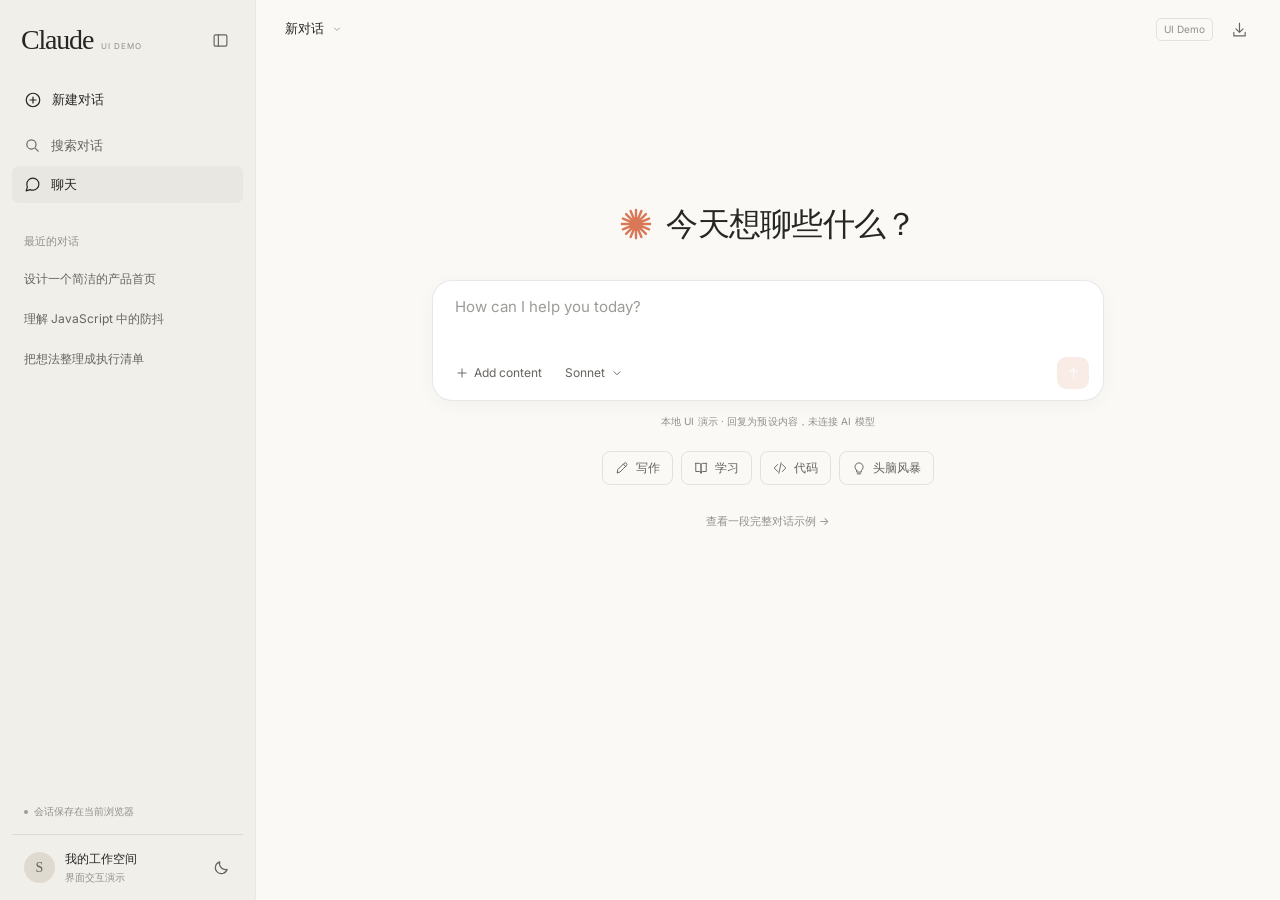
==== examples/claude-chat/standalone.html @ a217b553 "Add approved chat demo and reusable v3 design reference" ====
<!doctype html>
<html lang="zh-CN" data-theme="light">
<head><meta charset="utf-8"><meta name="viewport" content="width=device-width,initial-scale=1"><meta name="description" content="Claude 风格的完整聊天界面交互示例。会话、模型菜单、附件、思考过程、消息与深色主题。"><meta name="theme-color" content="#faf9f6"><title>Claude UI Demo</title><link rel="icon" href="[data-uri]"><style data-source="assets/fonts.css">
@font-face{font-family:Inter;font-style:normal;font-weight:400;font-display:swap;src:url('[data-uri]') format('truetype');}
@font-face{font-family:Inter;font-style:normal;font-weight:500;font-display:swap;src:url('[data-uri]') format('truetype');}
@font-face{font-family:Inter;font-style:normal;font-weight:600;font-display:swap;src:url('[data-uri]') format('truetype');}

</style><style data-source="assets/reference.css">
/* Claude web reference v2.0 · Figma 2026-10-14 / integration 2026-10-15
 * Source: MCP Apps for Claude Community UI kit v1.1.
 * Color values: visible canvas annotations, not Figma API values.
 * --ref-* sizes, spacing, layout and component aliases are recommendations.
 * Conflicting source annotations are quarantined in tokens.json.
 * No font binaries, Claude logos, production CSS or runtime SDK included.
 */
:root, [data-theme="light"] {
  color-scheme: light;
  --color-background-primary: #ffffff;
  --color-background-secondary: #f5f4ed;
  --color-background-tertiary: #faf9f5;
  --color-background-inverse: #141413;
  --color-background-ghost: rgb(255 255 255 / 0);
  --color-background-disabled: rgb(255 255 255 / .5);
  --color-text-primary: #141413;
  --color-text-secondary: #3d3d3a;
  --color-text-tertiary: #73726c;
  --color-text-inverse: #ffffff;
  --color-text-ghost: rgb(115 114 108 / .5);
  --color-text-info: #3266ad;
  --color-text-danger: #7f2c28;
  --color-text-success: #275b19;
  --color-text-warning: #5a4815;
  --color-border-primary: rgb(31 30 29 / .4);
  --color-border-secondary: rgb(31 30 29 / .3);
  --color-border-tertiary: rgb(31 30 29 / .15);
  --color-border-inverse: rgb(255 255 255 / .3);
  --color-border-ghost: rgb(31 30 29 / 0);
  --color-border-info: #4682d5;
  --color-border-danger: #a73339;
  --color-border-success: #437426;
  --color-border-warning: #805c1f;
  --color-border-disabled: rgb(31 30 29 / .1);
  --color-ring-primary: rgb(20 20 19 / .7);
  --color-ring-secondary: rgb(61 61 58 / .7);
  --color-ring-inverse: rgb(255 255 255 / .7);
  --color-ring-info: rgb(50 102 173 / .5);
  --color-ring-danger: rgb(167 61 57 / .5);
  --color-ring-success: rgb(67 116 38 / .5);
  --color-ring-warning: rgb(128 92 31 / .5);
}

[data-theme="dark"] {
  color-scheme: dark;
  --color-background-primary: #30302e;
  --color-background-secondary: #262624;
  --color-background-tertiary: #141413;
  --color-background-inverse: #faf9f5;
  --color-background-ghost: rgb(48 48 46 / 0);
  --color-background-disabled: rgb(48 48 46 / .5);
  --color-text-primary: #faf9f5;
  --color-text-secondary: #c2c0b6;
  --color-text-tertiary: #9c9a92;
  --color-text-inverse: #141413;
  --color-text-ghost: rgb(156 154 146 / .5);
  --color-text-info: #80aadd;
  --color-text-danger: #ee8884;
  --color-text-success: #7ab948;
  --color-text-warning: #d1a041;
  --color-border-primary: rgb(222 220 209 / .4);
  --color-border-secondary: rgb(222 220 209 / .3);
  --color-border-tertiary: rgb(222 220 209 / .15);
  --color-border-inverse: rgb(20 20 19 / .15);
  --color-border-ghost: rgb(222 220 209 / 0);
  --color-border-info: #4682d5;
  --color-border-danger: #cd5c58;
  --color-border-disabled: rgb(222 220 219 / .1);
  --color-ring-primary: rgb(250 249 245 / .7);
  --color-ring-inverse: rgb(20 20 19 / .7);
  --color-ring-info: rgb(128 170 221 / .5);
  --color-ring-danger: rgb(205 92 88 / .5);
  --color-ring-success: rgb(89 145 48 / .5);
  --color-ring-warning: rgb(168 120 41 / .5);
  --color-border-success: initial; /* unresolved source value */
  --color-border-warning: initial; /* unresolved source value */
  --color-ring-secondary: initial; /* unresolved source value */
}

/* Implementation recommendations below. */
:root {
  --font-sans: "Anthropic Sans", -apple-system, BlinkMacSystemFont, "Segoe UI", "PingFang SC", "Microsoft YaHei", sans-serif;
  --font-serif: "Anthropic Serif", Georgia, "Songti SC", serif;
  --font-mono: "JetBrains Mono", "SFMono-Regular", Consolas, monospace;
  --font-weight-normal: 400; --font-weight-medium: 500;
  --font-weight-semibold: 600; --font-weight-bold: 700;
  --ref-space-4: 4px;
  --ref-space-8: 8px;
  --ref-space-12: 12px;
  --ref-space-16: 16px;
  --ref-space-24: 24px;
  --ref-space-32: 32px;
  --ref-space-48: 48px;
  --ref-space-64: 64px;
  --ref-radius-xs: 4px;
  --ref-radius-sm: 6px;
  --ref-radius-md: 8px;
  --ref-radius-lg: 12px;
  --ref-radius-xl: 16px;
  --ref-radius-full: 9999px;
  --ref-text-xs-size: 12px; --ref-text-xs-leading: 18px;
  --ref-text-sm-size: 14px; --ref-text-sm-leading: 20px;
  --ref-text-md-size: 16px; --ref-text-md-leading: 24px;
  --ref-text-lg-size: 18px; --ref-text-lg-leading: 28px;
  --ref-heading-xs-size: 14px; --ref-heading-xs-leading: 20px;
  --ref-heading-sm-size: 16px; --ref-heading-sm-leading: 24px;
  --ref-heading-md-size: 18px; --ref-heading-md-leading: 26px;
  --ref-heading-lg-size: 20px; --ref-heading-lg-leading: 28px;
  --ref-heading-xl-size: 24px; --ref-heading-xl-leading: 32px;
  --ref-heading-2xl-size: 30px; --ref-heading-2xl-leading: 38px;
  --ref-heading-3xl-size: 36px; --ref-heading-3xl-leading: 44px;
  --ref-sidebar-width: 248px; --ref-rail-width: 56px;
  --ref-chat-max-width: 760px; --ref-workspace-max-width: 1120px;
  --ref-page-padding: 32px; --ref-control-height: 40px;
  --ref-shadow: 0 1px 3px rgb(20 20 19 / .08);
  --ref-motion: 120ms;
}
.claude-ref { font-family: var(--font-sans); color: var(--color-text-primary); background: var(--color-background-tertiary); line-height: 1.5; }
.claude-ref *, .claude-ref *::before, .claude-ref *::after { box-sizing: border-box; }
.cr-btn, .cr-icon-btn { display: inline-flex; align-items: center; justify-content: center; gap: 8px; min-height: 36px; padding: 7px 14px; border: 1px solid var(--color-border-tertiary); border-radius: var(--ref-radius-md); background: var(--color-background-primary); color: var(--color-text-primary); font: 500 14px/20px var(--font-sans); cursor: pointer; text-decoration: none; transition: background-color var(--ref-motion), border-color var(--ref-motion); }
.cr-btn--primary { background: var(--color-background-inverse); color: var(--color-text-inverse); border-color: transparent; }
.cr-btn--danger { background: #a73339; color: #fff; border-color: transparent; } /* recommendation derived from annotated border-danger; source danger-fill unresolved */
.cr-btn--small { min-height: 32px; padding: 5px 10px; }
.cr-icon-btn { width: 36px; padding: 7px; background: transparent; }
.cr-btn:hover:not(:disabled), .cr-icon-btn:hover:not(:disabled) { filter: brightness(.95); }
.cr-btn:disabled, .cr-icon-btn:disabled { opacity: .45; cursor: not-allowed; }
.cr-btn:focus-visible, .cr-icon-btn:focus-visible, .cr-input:focus-visible, .cr-textarea:focus-visible, .cr-nav-link:focus-visible { outline: 2px solid var(--color-ring-primary); outline-offset: 2px; }
.cr-input, .cr-textarea { display: block; width: 100%; min-height: var(--ref-control-height); padding: 9px 12px; border: 1px solid var(--color-border-tertiary); border-radius: var(--ref-radius-md); color: var(--color-text-primary); background: var(--color-background-primary); font: 400 16px/22px var(--font-sans); }
.cr-input::placeholder, .cr-textarea::placeholder { color: var(--color-text-tertiary); }
.cr-input:disabled, .cr-textarea:disabled { opacity: .45; cursor: not-allowed; }
.cr-input[aria-invalid="true"] { border-color: var(--color-border-danger); }
.cr-textarea { min-height: 120px; resize: vertical; }
.cr-field { display: grid; gap: 8px; }
.cr-field label { font-size: 14px; font-weight: 500; }
.cr-help { margin: 0; color: var(--color-text-secondary); font-size: 12px; }
.cr-error { color: var(--color-text-danger); }
.cr-check, .cr-radio { accent-color: var(--color-border-info); width: 16px; height: 16px; vertical-align: middle; }
.cr-switch { appearance: none; width: 36px; height: 20px; border-radius: 999px; border: 1px solid var(--color-border-secondary); background: var(--color-background-secondary); position: relative; vertical-align: middle; cursor: pointer; }
.cr-switch::before { content: ""; position: absolute; width: 14px; height: 14px; left: 2px; top: 2px; border-radius: 50%; background: var(--color-text-tertiary); transition: transform var(--ref-motion); }
.cr-switch:checked { background: var(--color-border-info); border-color: var(--color-border-info); }
.cr-switch:checked::before { background: #fff; transform: translateX(16px); }
.cr-switch:focus-visible, .cr-check:focus-visible, .cr-radio:focus-visible { outline: 2px solid var(--color-ring-info); outline-offset: 3px; }
.cr-switch:disabled, .cr-check:disabled, .cr-radio:disabled { opacity: .45; cursor: not-allowed; }
.cr-card { padding: 16px; background: var(--color-background-primary); border: 1px solid var(--color-border-tertiary); border-radius: var(--ref-radius-lg); }
.cr-card-header { display: flex; align-items: center; justify-content: space-between; gap: 12px; padding-bottom: 12px; margin-bottom: 16px; border-bottom: 1px solid var(--color-border-tertiary); font-size: 14px; font-weight: 500; }
.cr-nav { background: var(--color-background-secondary); padding: 12px; }
.cr-nav-link { display: flex; gap: 8px; align-items: center; padding: 8px 10px; border-radius: var(--ref-radius-sm); color: var(--color-text-secondary); text-decoration: none; font-size: 14px; }
.cr-nav-link[aria-current="page"], .cr-nav-link:hover { background: var(--color-background-primary); color: var(--color-text-primary); }
.cr-shell { display: grid; grid-template-columns: var(--ref-sidebar-width) minmax(0,1fr); min-height: 100dvh; }
.cr-main { min-width: 0; padding: var(--ref-page-padding); }
.cr-reading { max-width: var(--ref-chat-max-width); margin-inline: auto; }
.cr-workspace { max-width: var(--ref-workspace-max-width); margin-inline: auto; }
.cr-message { margin-block: 24px; font-size: 16px; line-height: 1.7; }
.cr-message--user { margin-left: auto; max-width: 85%; width: fit-content; padding: 10px 14px; background: var(--color-background-secondary); border-radius: var(--ref-radius-lg); font: 400 14px/22px var(--font-sans); }
.cr-message--assistant { font-family: var(--font-serif); }
.cr-composer { padding: 16px; border: 1px solid var(--color-border-tertiary); border-radius: var(--ref-radius-xl); background: var(--color-background-primary); box-shadow: var(--ref-shadow); }
.cr-composer textarea { width: 100%; min-height: 64px; border: none; background: transparent; resize: vertical; color: var(--color-text-primary); font: 400 16px/24px var(--font-sans); }
.cr-composer textarea:focus-visible { outline: 2px solid var(--color-ring-primary); outline-offset: 3px; border-radius: 4px; }
.cr-composer-actions { display: flex; justify-content: space-between; align-items: center; gap: 12px; margin-top: 12px; }
.cr-send { background: var(--ref-brand-accent); color: white; border-color: transparent; }
.cr-skeleton { height: 16px; background: var(--color-background-secondary); border-radius: 6px; }
@media (max-width: 900px) { .cr-shell { grid-template-columns: 1fr; } .cr-shell > .cr-nav { display: none; } /* Provide an accessible menu trigger in your app. */ }
@media (max-width: 640px) { .cr-main { padding: 16px; } .cr-btn, .cr-icon-btn { min-height: 44px; } .cr-icon-btn { width: 44px; } .cr-message--user { max-width: 92%; } }
@media (prefers-reduced-motion: reduce) { .claude-ref *, .claude-ref *::before { transition: none !important; animation: none !important; } }

/* v2 additions. Values below are project recommendations unless marked upstream.
 * Upstream: Caho1/open-claude-ui @ f4947c62a459f6413ed44b289a8d495962add1a2.
 * Existing --color-* annotations and quarantine are preserved.
 */
:root, [data-theme="light"] {
  --ref-accent-decorative: #d97757; /* upstream_code: cds-theme.css */
  --ref-accent-readable: #a64b32;
  --ref-on-accent-readable: #fff;
  --ref-brand-accent: var(--ref-accent-readable);
  --ref-shadow-rest: 0 1px 3px rgb(20 20 19 / .08);
  --ref-shadow-raised: 0 2px 4px rgb(20 20 19 / .05), 0 6px 16px rgb(20 20 19 / .08);
  --ref-shadow-popover: 0 8px 24px rgb(20 20 19 / .12), 0 0 0 1px var(--color-border-tertiary);
  --ref-shadow: var(--ref-shadow-rest);
}
[data-theme="dark"] {
  --ref-accent-readable: #df9c82;
  --ref-on-accent-readable: #141413;
  --ref-brand-accent: var(--ref-accent-readable);
  --ref-shadow-rest: 0 1px 3px rgb(0 0 0 / .24);
  --ref-shadow-raised: 0 2px 4px rgb(0 0 0 / .2), 0 6px 16px rgb(0 0 0 / .3);
  --ref-shadow-popover: 0 8px 24px rgb(0 0 0 / .4), 0 0 0 1px var(--color-border-tertiary);
  --ref-shadow: var(--ref-shadow-rest);
}
:root, [data-density="comfortable"] {
  --ref-button-height: 36px;
  --ref-button-small-height: 32px;
  --ref-control-height: 40px;
  --ref-control-gap: 8px;
  --ref-card-padding: 16px;
  --ref-composer-padding: 16px;
  --ref-page-padding: 32px;
  --ref-ui-size: 14px;
}
[data-density="compact"] {
  --ref-button-height: 32px;
  --ref-button-small-height: 28px;
  --ref-control-height: 36px;
  --ref-control-gap: 6px;
  --ref-card-padding: 14px;
  --ref-composer-padding: 14px;
  --ref-page-padding: 24px;
  --ref-ui-size: 13px;
}
:root {
  --ref-space-2: 2px; --ref-space-6: 6px; --ref-space-10: 10px;
  --ref-space-14: 14px; --ref-space-20: 20px;
  --ref-radius-control: 8px;
  --ref-radius-attachment: 10px;
  --ref-radius-card: 12px;
  --ref-radius-code: 12px;
  --ref-radius-dialog: 16px;
  --ref-radius-message: 18px;
  --ref-radius-composer: 20px;
  --ref-motion-fast: 120ms;
  --ref-motion-standard: 180ms;
  --ref-motion-panel: 240ms;
  --ref-ease-out: cubic-bezier(.16, 1, .3, 1);
}
.cr-btn, .cr-icon-btn {
  min-height: var(--ref-button-height);
  gap: var(--ref-control-gap);
  padding-block: 4px;
  border-radius: var(--ref-radius-control);
  font-size: var(--ref-ui-size);
  transition: background-color var(--ref-motion-fast) var(--ref-ease-out), border-color var(--ref-motion-fast) var(--ref-ease-out);
}
.cr-btn--small { min-height: var(--ref-button-small-height); padding: 2px 10px; }
.claude-ref [hidden] { display:none !important; }
.cr-btn--micro { min-height: 24px; padding: 2px 8px; font-size: 12px; line-height: 18px; border-radius: 6px; }
.cr-btn--secondary { border-color: transparent; background: var(--color-background-secondary); }
.cr-btn--ghost { border-color: transparent; background: transparent; }
.cr-btn--ghost:hover:not(:disabled) { background: var(--color-background-secondary); }
.cr-btn--accent, .cr-send { background: var(--ref-accent-readable); color: var(--ref-on-accent-readable); border-color: transparent; }
.cr-icon-btn { width: var(--ref-button-height); padding: 4px; }
.cr-input { height: var(--ref-control-height); min-height: var(--ref-control-height); padding-block: 4px; }
.cr-card { border-radius: var(--ref-radius-card); padding: var(--ref-card-padding); }
.cr-composer { border-radius: var(--ref-radius-composer); padding: var(--ref-composer-padding); }
.cr-composer:focus-within { border-color: var(--color-border-secondary); box-shadow: var(--ref-shadow-rest); }
.cr-message--user { border-radius: var(--ref-radius-message); }
.cr-number { font-variant-numeric: tabular-nums; }
.cr-toolbar-container { container-type: inline-size; container-name: cr-toolbar; }
.cr-toolbar { display:flex; align-items:center; gap:var(--ref-control-gap); min-width:0; flex-wrap:wrap; }
.cr-toolbar-title { min-width:0; flex:1 1 120px; overflow-wrap:anywhere; }
.cr-toolbar kbd { font: 12px var(--font-mono); color: var(--color-text-secondary); }
@container cr-toolbar (max-width: 480px) { .cr-toolbar .cr-optional-shortcut { display:none; } }
@container cr-toolbar (max-width: 384px) {
  .cr-toolbar { gap:6px; }
  .cr-toolbar .cr-toolbar-title { flex-basis:100%; }
  .cr-toolbar .cr-btn { flex:1 1 auto; }
}
.cr-dialog { box-sizing:border-box; width:min(440px, calc(100% - 32px)); max-height:calc(100dvh - 32px); overflow:auto; color:var(--color-text-primary); background:var(--color-background-primary); border:1px solid var(--color-border-tertiary); padding:24px; border-radius:var(--ref-radius-dialog); box-shadow:var(--ref-shadow-popover); }
.cr-dialog::backdrop { background:rgb(20 20 19 / .45); }
.cr-dialog-actions { display:flex; gap:8px; justify-content:flex-end; margin-top:24px; }
.cr-dialog h2 { margin:0 0 12px; font:600 20px/28px var(--font-sans); }
.cr-dialog p { font-size:14px; line-height:1.7; }
.cr-field-error { font-size:12px; color:var(--color-text-danger); }
.cr-roving { display:flex; gap:8px; flex-wrap:wrap; }
.cr-roving [aria-pressed="true"] { background:var(--color-background-inverse); color:var(--color-text-inverse); }
@media (max-width:640px), (pointer:coarse) {
  .cr-btn, .cr-btn--small, .cr-btn--micro, .cr-icon-btn { min-height:44px; }
  .cr-icon-btn { width:44px; }
  .cr-input { min-height:44px; }
  .cr-main { padding:16px; }
}
@media (prefers-reduced-motion:reduce) {
  :root { --ref-motion-fast:0ms; --ref-motion-standard:0ms; --ref-motion-panel:0ms; }
  html { scroll-behavior:auto !important; }
  .claude-ref *, .claude-ref *::before, .claude-ref *::after { animation:none !important; transition:none !important; scroll-behavior:auto !important; }
}

</style><style data-source="assets/chat.css">
:root{--canvas:#faf9f6;--sidebar:#f0efea;--surface:#fff;--hover:#e8e7e2;--selected:#e4e3dd;--ink:#262624;--secondary:#66645f;--muted:#92908a;--border:rgba(25,25,23,.10);--strong-border:rgba(25,25,23,.18);--clay:#d97757;--clay-hover:#c86647;--user:#f0f1f5;--width:256px;--shadow:0 4px 20px rgba(0,0,0,.035),inset 0 0 0 1px var(--border);--popover-shadow:0 10px 28px #00000013,0 0 0 1px #0000000b;--font:Inter,-apple-system,BlinkMacSystemFont,"Segoe UI","PingFang SC","Microsoft YaHei",sans-serif}
[data-theme=dark]{--canvas:#262624;--sidebar:#1f1f1d;--surface:#30302e;--hover:#363633;--selected:#3a3a36;--ink:#e9e8e2;--secondary:#b4b2aa;--muted:#88877f;--border:rgba(255,255,245,.10);--strong-border:rgba(255,255,245,.19);--user:#383936;--shadow:0 4px 20px #00000016,inset 0 0 0 1px var(--border);--popover-shadow:0 10px 30px #0005,0 0 0 1px #ffffff13}
*{box-sizing:border-box}body{margin:0;background:var(--canvas);color:var(--ink);font:14px/1.5 var(--font);-webkit-font-smoothing:antialiased}button,input,textarea{font:inherit}button{color:inherit;cursor:pointer;border:0}button:disabled{cursor:default}a{color:inherit;text-decoration:none}p,h1,h2,h3{margin:0}button:focus-visible,a:focus-visible{outline:2px solid var(--clay);outline-offset:3px}input:focus-visible,textarea:focus-visible{outline:0}svg{width:18px;height:18px;fill:none;stroke:currentColor;stroke-width:1.65;stroke-linecap:round;stroke-linejoin:round;display:block;flex-shrink:0}::selection{background:#d9775733}.sr-only{position:absolute;width:1px;height:1px;overflow:hidden;clip:rect(0,0,0,0)}.skip{position:fixed;left:270px;top:-60px;z-index:99;padding:10px;background:var(--surface);border:1px solid var(--border)}.skip:focus{top:8px}[hidden]{display:none!important}.app{display:grid;grid-template-columns:var(--width) minmax(0,1fr);min-height:100dvh;transition:grid-template-columns 180ms ease}.sidebar{height:100dvh;position:sticky;top:0;display:flex;flex-direction:column;min-width:0;overflow:hidden;background:var(--sidebar);padding:21px 12px 14px;border-right:1px solid rgba(0,0,0,.025)}.sidebar-brand{display:flex;align-items:center;justify-content:space-between;padding:0 7px 0 9px;height:38px;margin-bottom:22px}.wordmark{font:28px/1.1 Georgia,"Times New Roman",serif;letter-spacing:-1.2px;background:none;display:flex;align-items:baseline;gap:8px;padding:0}.wordmark>span{font:8px var(--font);letter-spacing:.9px;color:var(--muted)}.icon-btn{display:inline-flex;align-items:center;justify-content:center;width:32px;height:32px;border-radius:8px;background:transparent;color:var(--secondary);flex-shrink:0}.icon-btn:hover{background:var(--hover);color:var(--ink)}.icon-btn svg{width:17px;height:17px}.new-chat,.nav-item{display:flex;align-items:center;gap:10px;width:100%;height:37px;border-radius:7px;background:transparent;padding:0 12px;text-align:left;font-size:13px}.new-chat{margin-bottom:9px;font-weight:500}.new-chat>svg{color:var(--clay);width:19px;height:19px}.nav-item{color:var(--secondary);margin-bottom:2px}.new-chat:hover,.nav-item:hover,.nav-item.active{background:var(--hover)}.nav-item.active{color:var(--ink)}.nav-item svg{width:17px;height:17px}.new-chat kbd,.nav-item kbd{font:10px var(--font);margin-left:auto;color:var(--muted);opacity:0;transition:opacity 120ms}.new-chat:hover kbd,.nav-item:hover kbd{opacity:1}.history-label{font-size:11px;color:var(--muted);padding:0 12px;margin:28px 0 10px;font-weight:500}.history{display:flex;flex-direction:column;gap:2px;overflow:auto;min-height:0}.history-item{display:block;text-align:left;background:transparent;color:var(--secondary);font-size:12px;line-height:1.5;padding:10px 12px;width:100%;white-space:nowrap;overflow:hidden;text-overflow:ellipsis;border-radius:6px}.history-item:hover{background:var(--hover);color:var(--ink)}.history-item.selected{background:var(--selected);color:var(--ink)}.history-empty{padding:9px 12px;color:var(--muted);font-size:12px}.sidebar-bottom{margin-top:auto;padding-top:28px}.local-hint{font-size:10px;color:var(--muted);display:flex;align-items:center;gap:6px;padding:0 12px 15px}.local-hint>span{width:4px;height:4px;border-radius:50%;background:#9c9c91}.account-row{border-top:1px solid var(--border);padding:14px 6px 0;display:flex;gap:8px;align-items:center}.account{display:flex;gap:10px;align-items:center;background:transparent;text-align:left;flex:1;min-width:0}.avatar{display:grid;place-items:center;width:31px;height:31px;border-radius:50%;background:#dedad0;color:#686358;font:14px Georgia,serif;flex-shrink:0}.account strong{display:block;font-size:12px;font-weight:500}.account small{display:block;font-size:10px;color:var(--muted);margin-top:2px}.workspace{min-width:0}.topbar{height:58px;display:flex;align-items:center;justify-content:space-between;padding:0 25px;gap:14px;position:sticky;top:0;z-index:8;background:var(--canvas)}.topbar-left,.topbar-right{display:flex;align-items:center;gap:10px;min-width:0}.thread-title{display:flex;align-items:center;gap:7px;background:transparent;font-size:13px;font-weight:500;max-width:420px;white-space:nowrap;overflow:hidden;text-overflow:ellipsis;padding:6px 4px;border-radius:6px}.thread-title svg{width:12px;height:12px;color:var(--muted)}.thread-title:hover{background:var(--hover)}.demo-badge{font-size:10px;color:var(--muted);padding:3px 7px;border:1px solid var(--border);border-radius:5px}.open-sidebar,.nav-scrim{display:none}main:focus{outline:none}.welcome{max-width:736px;margin:0 auto;padding:clamp(90px,16vh,170px) 32px 50px}.welcome-title{display:flex;align-items:center;justify-content:center;gap:13px;margin-bottom:35px}.welcome-title>svg{width:34px;height:34px;color:var(--clay);stroke-width:1.7}.welcome-title h1{font:400 32px/1.35 var(--font);letter-spacing:-.7px}.composer{position:relative;border-radius:20px;background:var(--surface);padding:15px 15px 12px;box-shadow:var(--shadow);transition:box-shadow 160ms ease}.composer:hover{box-shadow:0 4px 24px rgba(0,0,0,.05),inset 0 0 0 1px var(--strong-border)}.composer:focus-within{box-shadow:0 4px 24px rgba(0,0,0,.055),inset 0 0 0 1px var(--strong-border),0 0 0 1px var(--strong-border)}.composer textarea{display:block;resize:none;border:0;background:transparent;color:var(--ink);width:100%;min-height:52px;max-height:260px;font:400 15px/21px var(--font);padding:1px 8px 5px}.composer textarea::placeholder{color:#9c9b97}.composer-footer{display:flex;align-items:center;justify-content:space-between;gap:10px;margin-top:10px}.composer-left{display:flex;align-items:center;gap:7px;min-width:0}.composer-action{height:30px;display:flex;align-items:center;justify-content:center;gap:5px;padding:0 8px;background:transparent;color:var(--secondary);border-radius:6px;font-size:12px;white-space:nowrap}.composer-action:hover{background:var(--hover);color:var(--ink)}.composer-action svg{width:14px;height:14px}.composer-action .down{width:11px;height:11px;color:var(--muted)}.send-btn{width:32px;height:32px;display:grid;place-items:center;background:var(--clay);color:white;border-radius:9px;transition:transform 120ms,background 120ms;flex-shrink:0}.send-btn:hover{background:var(--clay-hover)}.send-btn:active{transform:scale(.95)}.send-btn:disabled{background:#d9775726;color:#fff9;cursor:default}.send-btn svg{width:17px;height:17px;stroke-width:2}.composer-note{font-size:10px;color:var(--muted);margin-top:13px;text-align:center;letter-spacing:.1px}.suggestions{display:flex;justify-content:center;gap:8px;flex-wrap:wrap;margin-top:22px}.suggestion{display:flex;align-items:center;gap:7px;font-size:12px;background:transparent;border:1px solid var(--border);border-radius:8px;height:34px;padding:0 12px;color:var(--secondary);transition:background 120ms,border-color 120ms}.suggestion:hover{background:var(--surface);border-color:var(--strong-border);color:var(--ink)}.suggestion svg{width:14px;height:14px}.home-example{display:block;width:fit-content;margin:27px auto 0;background:transparent;color:var(--muted);font-size:11px}.home-example:hover{color:var(--clay)}.popover-anchor{position:relative}.popover{position:absolute;bottom:39px;left:0;z-index:15;width:288px;padding:6px;border-radius:12px;background:var(--surface);box-shadow:var(--popover-shadow);border:1px solid var(--border)}.popover-title{font-size:10px;color:var(--muted);padding:8px 10px 6px;letter-spacing:.3px}.model-option{display:flex;align-items:center;justify-content:space-between;width:100%;padding:10px;text-align:left;background:transparent;border-radius:7px}.model-option:hover,.model-option.selected{background:var(--hover)}.model-option strong{display:block;font-size:13px;font-weight:500}.model-option small{display:block;font-size:11px;color:var(--muted);margin-top:2px}.model-option svg{width:15px;height:15px;color:var(--clay)}.thinking-option{border-top:1px solid var(--border);padding:12px 10px 8px;margin-top:5px;display:flex;justify-content:space-between;align-items:center;gap:12px;font-size:12px}.thinking-option p{font-size:10px;color:var(--muted);margin-top:3px}.toggle{appearance:none;width:29px;height:17px;border-radius:20px;background:#d2d0ca;position:relative;cursor:pointer;flex-shrink:0;transition:background 140ms}.toggle:before{content:"";width:13px;height:13px;background:white;border-radius:50%;position:absolute;top:2px;left:2px;box-shadow:0 1px 2px #0002;transition:transform 140ms}.toggle:checked{background:var(--clay)}.toggle:checked:before{transform:translateX(12px)}.add-menu{width:225px}.add-menu button{display:flex;align-items:center;gap:9px;width:100%;padding:10px 9px;background:transparent;font-size:12px;border-radius:7px;text-align:left}.add-menu button:hover{background:var(--hover)}.add-menu svg{width:16px;height:16px;color:var(--secondary)}.add-menu small{display:block;font-size:10px;color:var(--muted);padding:3px 9px 7px}.attachments{display:flex;gap:8px;overflow:auto;margin-bottom:12px;padding:2px}.attachment{position:relative;display:flex;align-items:center;gap:8px;min-width:140px;max-width:210px;background:var(--canvas);border:1px solid var(--border);border-radius:10px;padding:9px 27px 9px 9px}.attachment-type{width:29px;height:32px;border:1px solid var(--border);border-radius:5px;display:grid;place-items:center;background:var(--surface);font:9px var(--font);color:var(--clay);flex-shrink:0}.attachment strong{display:block;max-width:115px;overflow:hidden;text-overflow:ellipsis;white-space:nowrap;font-size:11px;font-weight:500}.attachment small{font-size:9px;color:var(--muted)}.attachment-remove{position:absolute;right:5px;top:5px;width:18px;height:18px;border-radius:50%;display:grid;place-items:center;background:transparent;color:var(--muted)}.attachment-remove svg{width:11px;height:11px}.attachment-remove:hover{background:var(--hover)}.conversation{max-width:784px;margin:0 auto;padding:34px 40px 0}.messages{display:flex;flex-direction:column;gap:30px;padding-bottom:26px}.user-message{align-self:flex-end;max-width:90%;background:var(--user);border-radius:18px;padding:12px 16px;font-size:14px;line-height:1.65;white-space:pre-wrap;overflow-wrap:anywhere}.user-attachments{display:flex;gap:6px;flex-wrap:wrap;margin-bottom:9px;color:var(--secondary);font-size:10px}.user-attachments>span{display:flex;align-items:center;gap:5px;border:1px solid var(--border);border-radius:5px;padding:4px 6px;background:var(--surface)}.user-attachments svg{width:12px;height:12px}.assistant-message{padding:0 2px}.assistant-label{display:flex;align-items:center;gap:8px;margin-bottom:12px;color:var(--secondary);font-size:11px}.assistant-label svg{width:18px;height:18px;color:var(--clay)}.assistant-label .model-badge{font-size:9px;color:var(--muted);margin-left:2px}.message-text{font-size:15px;line-height:1.8;overflow-wrap:anywhere}.message-text p{margin-bottom:16px}.message-text h3{font-size:16px;font-weight:600;margin:23px 0 11px}.message-text ul{margin:10px 0 18px;padding-left:24px}.message-text li{padding-left:2px;margin-bottom:6px}.message-text code{font:12px "SFMono-Regular",Consolas,monospace;background:var(--hover);padding:2px 5px;border-radius:4px}.message-text strong{font-weight:600}.message-actions{display:flex;gap:3px;align-items:center;margin-top:12px}.message-actions .icon-btn{width:28px;height:28px}.message-actions svg{width:14px;height:14px}.message-actions .copy-label{font-size:10px;color:var(--muted);margin-left:5px}.thinking-block{border:1px solid var(--border);border-radius:9px;margin:4px 0 17px;overflow:hidden}.thinking-header{display:flex;align-items:center;gap:8px;padding:10px 12px;width:100%;background:transparent;text-align:left;font-size:12px;color:var(--secondary)}.thinking-header>svg{width:13px;height:13px;margin-left:auto;transition:transform 140ms}.thinking-header[aria-expanded=true]>svg{transform:rotate(180deg)}.thinking-dot{width:5px;height:5px;border-radius:50%;background:var(--clay);animation:breathe 2.4s infinite}.thinking-body{padding:2px 13px 13px;font:11px/1.9 var(--font);color:var(--muted)}.thinking-body>div{padding:3px 0}.code-block{border-radius:11px;overflow:hidden;background:#171716;color:#d9d8d2;margin:18px 0;border:1px solid #30302d}.code-bar{display:flex;justify-content:space-between;align-items:center;padding:8px 13px;background:#20201e;color:#aaa99f;font:11px/1.5 var(--font);border-bottom:1px solid #36362d}.code-bar button{display:flex;align-items:center;gap:5px;background:transparent;color:#b8b7b0;font-size:10px}.code-bar svg{width:12px;height:12px}.code-block pre{padding:14px 16px;margin:0;overflow:auto;font:12px/1.8 "SFMono-Regular",Consolas,monospace;tab-size:2}.code-block pre code{background:none;color:inherit;padding:0;font:inherit}.artifact-card{display:flex;align-items:center;gap:12px;width:100%;padding:14px;border:1px solid var(--border);border-radius:10px;margin:19px 0 4px;background:var(--surface);text-align:left}.artifact-card:hover{border-color:var(--strong-border);box-shadow:0 3px 10px #00000005}.artifact-icon{display:grid;place-items:center;width:36px;height:36px;border-radius:8px;background:#d9775714;color:var(--clay)}.artifact-card strong{display:block;font-size:12px;font-weight:500}.artifact-card small{display:block;color:var(--muted);font-size:10px;margin-top:3px}.artifact-card>svg{margin-left:auto;width:16px;height:16px;color:var(--muted)}.reply-wrap{position:sticky;bottom:0;padding:18px 0 18px;background:var(--canvas);z-index:5}.reply-wrap:before{content:"";position:absolute;left:0;right:0;top:-22px;height:22px;background:linear-gradient(transparent,var(--canvas));pointer-events:none}.reply-wrap .composer-note{font-size:9px;margin-top:9px}.stop-btn{background:var(--clay);color:white}.stop-btn>span{width:10px;height:10px;background:currentColor;border-radius:2px}.loading-dots{display:flex;gap:4px;padding:10px 0 20px}.loading-dots span{width:5px;height:5px;border-radius:50%;background:var(--clay);animation:breathe 1.2s infinite}.loading-dots span:nth-child(2){animation-delay:160ms}.loading-dots span:nth-child(3){animation-delay:320ms}@keyframes breathe{50%{opacity:.3;transform:translateY(-1px)}}
.search-dialog,.small-dialog{border:1px solid var(--border);border-radius:14px;padding:0;background:var(--surface);color:var(--ink);box-shadow:0 24px 80px #0003;max-width:calc(100% - 32px)}.search-dialog::backdrop,.small-dialog::backdrop{background:#17171455;backdrop-filter:blur(2px)}.search-dialog{width:570px;margin-top:15vh}.search-field{display:flex;align-items:center;gap:12px;padding:19px 21px;border-bottom:1px solid var(--border)}.search-field>svg{color:var(--muted);width:19px;height:19px}.search-field input{flex:1;min-width:0;border:0;background:transparent;color:var(--ink);font-size:15px}.escape-key{font-size:9px;color:var(--muted);padding:3px 5px;background:transparent;border:1px solid var(--border);border-radius:4px}#search-results{max-height:380px;overflow:auto;padding:8px}.search-result{display:flex;gap:11px;align-items:center;width:100%;text-align:left;padding:12px;border-radius:8px;background:transparent}.search-result:hover,.search-result:focus{background:var(--hover)}.search-result>svg{width:16px;height:16px;color:var(--secondary)}.search-result strong{display:block;font-size:13px;font-weight:500}.search-result small{font-size:11px;color:var(--muted);display:block;max-width:410px;white-space:nowrap;overflow:hidden;text-overflow:ellipsis;margin-top:3px}.search-dialog footer{display:flex;justify-content:space-between;padding:12px 20px;border-top:1px solid var(--border);font-size:10px;color:var(--muted)}.empty-search{padding:35px;text-align:center;color:var(--muted);font-size:13px}.small-dialog{width:420px;padding:27px}.small-dialog h2{font-size:18px;font-weight:600;margin:0 0 18px}.small-dialog p{font-size:13px;line-height:1.85;color:var(--secondary);margin-bottom:12px}.about-symbol{color:var(--clay);margin-bottom:18px}.about-symbol svg{width:28px;height:28px}.text-field{width:100%;height:39px;padding:8px 11px;border:1px solid var(--strong-border);border-radius:7px;background:var(--surface);color:var(--ink);font-size:14px}.text-field:focus{box-shadow:0 0 0 2px #d977571c}.dialog-actions{display:flex;gap:8px;justify-content:flex-end;margin-top:22px}.btn{height:32px;display:inline-flex;align-items:center;justify-content:center;gap:6px;border-radius:8px;padding:0 13px;font-size:12px}.btn.secondary{border:1px solid var(--border);background:var(--surface)}.btn.ink{background:var(--ink);color:var(--surface)}.toast{position:fixed;bottom:25px;left:calc(50% + 100px);transform:translateX(-50%);background:var(--ink);color:var(--surface);font-size:12px;border-radius:8px;padding:10px 15px;box-shadow:0 3px 15px #0002;z-index:100;pointer-events:none;opacity:0;transition:opacity 150ms;max-width:calc(100% - 32px)}.toast.visible{opacity:1}.app.nav-collapsed{--width:0px}.nav-collapsed .sidebar{padding:0;border:0;visibility:hidden}.nav-collapsed .open-sidebar{display:flex}
@media(min-width:1600px){.welcome{padding-top:18vh}.conversation{padding-top:40px}}
@media(max-width:1050px){:root{--width:232px}.welcome{padding:clamp(75px,15vh,140px) 28px 40px}.welcome-title h1{font-size:29px}.conversation{padding-inline:30px}.sidebar-brand{padding-left:8px}.wordmark{font-size:26px}.wordmark>span{font-size:7px}}
@media(max-width:760px){.app,.app.nav-collapsed{display:block}.sidebar,.nav-collapsed .sidebar{position:fixed;left:0;top:0;width:256px;height:100dvh;z-index:40;transform:translateX(-100%);transition:transform 180ms ease;padding:21px 12px 14px;visibility:visible;border-right:1px solid var(--border)}.drawer-open .sidebar{transform:translateX(0)}.nav-scrim{position:fixed;inset:0;z-index:39;background:#1717144a;backdrop-filter:blur(2px);display:none}.drawer-open .nav-scrim{display:block}.open-sidebar{display:flex}.topbar{padding:0 14px;height:56px}.thread-title{font-size:12px;max-width:215px}.topbar-right{gap:6px}.demo-badge{font-size:9px;padding:3px 6px}.topbar-right .icon-btn{display:none}.welcome{padding:clamp(95px,19vh,160px) 20px 40px;max-width:600px}.welcome-title{gap:9px;margin-bottom:28px}.welcome-title h1{font-size:26px;letter-spacing:-.5px}.welcome-title>svg{width:27px;height:27px}.composer{padding:14px 12px 10px;border-radius:20px}.composer textarea{font-size:16px;line-height:1.5;min-height:66px;padding-left:6px}.composer-left{gap:2px}.composer-action{font-size:11px;padding:0 6px;height:34px}.composer-action svg{width:14px;height:14px}.send-btn{width:34px;height:34px}.composer-note{font-size:9px;margin-top:12px}.suggestions{gap:7px;margin-top:19px}.suggestion{height:34px;font-size:11px;padding:0 10px}.suggestion svg{width:13px;height:13px}.home-example{margin-top:24px;font-size:10px}.conversation{padding:23px 20px 0}.messages{gap:25px}.message-text{font-size:15px;line-height:1.85}.user-message{max-width:95%;font-size:14px;padding:11px 15px}.assistant-label{font-size:11px}.reply-wrap{padding-bottom:12px}.popover{width:268px;left:-45px}.add-menu{width:215px;left:0}.search-dialog{margin-top:10vh}.search-dialog footer>span{display:none}.search-result small{max-width:260px}.small-dialog{padding:24px}.toast{left:50%}.code-block pre{font-size:11px}.history-item{padding-block:12px}.new-chat,.nav-item{height:42px}}
@media(pointer:coarse){.icon-btn,.send-btn{width:40px;height:40px}.composer-action{min-height:40px}.suggestion,.btn{min-height:40px}.attachment-remove{width:24px;height:24px}.model-option{min-height:52px}}
@media(prefers-reduced-motion:reduce){*,*::before,*::after{transition:none!important;animation:none!important;scroll-behavior:auto!important}}

.conversation{display:flex;flex-direction:column;min-height:calc(100dvh - 58px)}.messages{flex:1}.reply-wrap{margin-top:auto}

</style></head>
<!-- Inter license: Copyright 2020 The Inter Project Authors (https://github.com/rsms/inter)

This Font Software is licensed under the SIL Open Font License, Version 1.1.
This license is copied below, and is also available with a FAQ at:
https://scripts.sil.org/OFL


—————————————————————————————-
SIL OPEN FONT LICENSE Version 1.1 - 26 February 2007
—————————————————————————————-

PREAMBLE
The goals of the Open Font License (OFL) are to stimulate worldwide
development of collaborative font projects, to support the font creation
efforts of academic and linguistic communities, and to provide a free and
open framework in which fonts may be shared and improved in partnership
with others.

The OFL allows the licensed fonts to be used, studied, modified and
redistributed freely as long as they are not sold by themselves. The
fonts, including any derivative works, can be bundled, embedded,
redistributed and/or sold with any software provided that any reserved
names are not used by derivative works. The fonts and derivatives,
however, cannot be released under any other type of license. The
requirement for fonts to remain under this license does not apply
to any document created using the fonts or their derivatives.

DEFINITIONS
"Font Software" refers to the set of files released by the Copyright
Holder(s) under this license and clearly marked as such. This may
include source files, build scripts and documentation.

"Reserved Font Name" refers to any names specified as such after the
copyright statement(s).

"Original Version" refers to the collection of Font Software components as
distributed by the Copyright Holder(s).

"Modified Version" refers to any derivative made by adding to, deleting,
or substituting — in part or in whole — any of the components of the
Original Version, by changing formats or by porting the Font Software to a
new environment.

"Author" refers to any designer, engineer, programmer, technical
writer or other person who contributed to the Font Software.

PERMISSION & CONDITIONS
Permission is hereby granted, free of charge, to any person obtaining
a copy of the Font Software, to use, study, copy, merge, embed, modify,
redistribute, and sell modified and unmodified copies of the Font
Software, subject to the following conditions:

1) Neither the Font Software nor any of its individual components,
in Original or Modified Versions, may be sold by itself.

2) Original or Modified Versions of the Font Software may be bundled,
redistributed and/or sold with any software, provided that each copy
contains the above copyright notice and this license. These can be
included either as stand-alone text files, human-readable headers or
in the appropriate machine-readable metadata fields within text or
binary files as long as those fields can be easily viewed by the user.

3) No Modified Version of the Font Software may use the Reserved Font
Name(s) unless explicit written permission is granted by the corresponding
Copyright Holder. This restriction only applies to the primary font name as
presented to the users.

4) The name(s) of the Copyright Holder(s) or the Author(s) of the Font
Software shall not be used to promote, endorse or advertise any
Modified Version, except to acknowledge the contribution(s) of the
Copyright Holder(s) and the Author(s) or with their explicit written
permission.

5) The Font Software, modified or unmodified, in part or in whole,
must be distributed entirely under this license, and must not be
distributed under any other license. The requirement for fonts to
remain under this license does not apply to any document created
using the Font Software.

TERMINATION
This license becomes null and void if any of the above conditions are
not met.

DISCLAIMER
THE FONT SOFTWARE IS PROVIDED "AS IS", WITHOUT WARRANTY OF ANY KIND,
EXPRESS OR IMPLIED, INCLUDING BUT NOT LIMITED TO ANY WARRANTIES OF
MERCHANTABILITY, FITNESS FOR A PARTICULAR PURPOSE AND NONINFRINGEMENT
OF COPYRIGHT, PATENT, TRADEMARK, OR OTHER RIGHT. IN NO EVENT SHALL THE
COPYRIGHT HOLDER BE LIABLE FOR ANY CLAIM, DAMAGES OR OTHER LIABILITY,
INCLUDING ANY GENERAL, SPECIAL, INDIRECT, INCIDENTAL, OR CONSEQUENTIAL
DAMAGES, WHETHER IN AN ACTION OF CONTRACT, TORT OR OTHERWISE, ARISING
FROM, OUT OF THE USE OR INABILITY TO USE THE FONT SOFTWARE OR FROM
OTHER DEALINGS IN THE FONT SOFTWARE.

-->
<body>
<a class="skip" href="#main-content">跳到聊天内容</a>
<div class="app" id="app">
  <button id="nav-scrim" class="nav-scrim" aria-label="关闭会话导航" tabindex="-1"></button>
  <aside class="sidebar" id="sidebar" aria-label="会话导航">
    <div class="sidebar-brand"><button class="wordmark" data-action="new" aria-label="开始新对话">Claude<span>UI DEMO</span></button><button class="icon-btn" data-action="toggle-nav" aria-label="收起侧栏" title="收起侧栏"><span data-icon="panel"></span></button></div>
    <button class="new-chat" data-action="new"><span data-icon="plus-circle"></span><span>新建对话</span><kbd>⌘ ⇧ O</kbd></button>
    <button class="nav-item" data-action="search"><span data-icon="search"></span><span>搜索对话</span><kbd>⌘ K</kbd></button>
    <button class="nav-item active" data-action="home"><span data-icon="chat"></span><span>聊天</span></button>
    <div class="history-label">最近的对话</div><nav id="history" class="history" aria-label="最近的对话"></nav>
    <div class="sidebar-bottom"><div class="local-hint"><span></span>会话保存在当前浏览器</div><div class="account-row"><button class="account" data-action="about"><span class="avatar">S</span><span><strong>我的工作空间</strong><small>界面交互演示</small></span></button><button class="icon-btn" data-action="theme" id="theme-button" aria-label="切换深色主题" title="切换深色主题"><span data-icon="moon"></span></button></div></div>
  </aside>
  <div class="workspace"><header class="topbar"><div class="topbar-left"><button class="icon-btn open-sidebar" data-action="toggle-nav" aria-label="展开会话导航" aria-controls="sidebar" aria-expanded="false"><span data-icon="panel"></span></button><button id="thread-title" class="thread-title" data-action="rename">新对话<span data-icon="chevron-down"></span></button></div><div class="topbar-right"><span class="demo-badge">UI Demo</span><button class="icon-btn" data-action="export" aria-label="导出当前对话" title="导出当前对话"><span data-icon="download"></span></button></div></header><main id="main-content" tabindex="-1"></main></div>
</div>
<dialog id="search-dialog" class="search-dialog" aria-labelledby="search-heading"><h2 id="search-heading" class="sr-only">搜索对话</h2><div class="search-field"><span data-icon="search"></span><input id="search-input" aria-label="搜索对话内容" placeholder="搜索对话…" autocomplete="off"><button data-action="close-search" class="escape-key">ESC</button></div><div id="search-results"></div><footer>搜索标题与消息内容<span>Enter 打开 · Esc 关闭</span></footer></dialog>
<dialog id="rename-dialog" class="small-dialog" aria-labelledby="rename-heading"><h2 id="rename-heading">重命名对话</h2><form id="rename-form"><label for="rename-input" class="sr-only">对话标题</label><input id="rename-input" class="text-field" maxlength="80" required><div class="dialog-actions"><button type="button" class="btn secondary" data-action="close-rename">取消</button><button class="btn ink" type="submit">保存</button></div></form></dialog>
<dialog id="about-dialog" class="small-dialog" aria-labelledby="about-heading"><div class="about-symbol" data-icon="asterisk"></div><h2 id="about-heading">Claude 风格聊天界面</h2><p>这个实例用于体验布局与交互。模型菜单、会话记录、附件和消息操作可用；回复来自本地预设，没有连接真实 AI 模型。</p><p>对话与附件文本只保存在当前浏览器，不上传到服务器。可以导出为 Markdown。</p><div class="dialog-actions"><button class="btn ink" data-action="close-about">了解</button></div></dialog>
<input type="file" id="file-input" accept=".txt,.md,.json" hidden><div class="toast" id="toast" role="status" aria-live="polite"></div>
<script data-source="assets/interactions.js">
/* Claude-inspired reference v2 — independently written interaction examples.
 * Patterns informed by Caho1/open-claude-ui (MIT), commit f4947c6.
 * Not an official Claude implementation. No network, model, or tool calls.
 * Requires a modern browser for DOM bindings; pure helpers also run in Node.
 */
(function (root, factory) {
  "use strict";
  var api = factory();
  if (typeof module === "object" && module.exports) module.exports = api;
  if (root) root.ClaudeRefV2 = api;
})(typeof globalThis === "object" ? globalThis : this, function () {
  "use strict";

  function createCompositionGuard(options) {
    options = options || {};
    var now = options.now || Date.now;
    var cooldownMs = options.cooldownMs == null ? 50 : options.cooldownMs;
    var composing = false;
    var endedAt = -Infinity;
    return {
      start: function () { composing = true; },
      end: function () { composing = false; endedAt = now(); },
      shouldSubmit: function (event, state) {
        state = state || {};
        return event.key === "Enter" && !event.shiftKey && !event.altKey &&
          !event.ctrlKey && !event.metaKey && !event.repeat &&
          !event.defaultPrevented && !event.isComposing &&
          event.keyCode !== 229 && event.which !== 229 && !composing &&
          now() - endedAt >= cooldownMs && !state.disabled &&
          !state.pending && !state.suggestionsOpen &&
          typeof state.value === "string" && state.value.trim().length > 0;
      }
    };
  }

  // Range is [from, to); the full snapshot prevents applying stale suggestions.
  function findSuggestionTrigger(text, caret) {
    if (typeof text !== "string" || !Number.isInteger(caret) ||
        caret < 0 || caret > text.length) return null;
    var match = /(?:^|\s)([@/])([^\s@/]*)$/u.exec(text.slice(0, caret));
    if (!match) return null;
    var from = caret - match[1].length - match[2].length;
    return { sourceText: text, from: from, to: caret, symbol: match[1], query: match[2] };
  }

  function replaceSuggestion(text, trigger, replacement) {
    if (!trigger || typeof text !== "string" || typeof replacement !== "string" ||
        text !== trigger.sourceText || !Number.isInteger(trigger.from) ||
        !Number.isInteger(trigger.to) || trigger.from < 0 ||
        trigger.to < trigger.from || trigger.to > text.length ||
        (trigger.symbol !== "@" && trigger.symbol !== "/") ||
        typeof trigger.query !== "string" ||
        text.slice(trigger.from, trigger.to) !== trigger.symbol + trigger.query) return null;
    return {
      text: text.slice(0, trigger.from) + replacement + text.slice(trigger.to),
      caret: trigger.from + replacement.length
    };
  }

  function createScrollPinning(options) {
    options = options || {};
    var now = options.now || Date.now;
    var cooldownMs = options.cooldownMs == null ? 150 : options.cooldownMs;
    var nearBottomPx = options.nearBottomPx == null ? 40 : options.nearBottomPx;
    var jumpThresholdPx = options.jumpThresholdPx == null ? 120 : options.jumpThresholdPx;
    var pinned = options.initiallyPinned !== false;
    var lastTop = null;
    var releasedAt = -Infinity;
    var latest = { scrollTop: 0, scrollHeight: 0, clientHeight: 0 };

    function measure(metrics) {
      if (metrics) {
        ["scrollTop", "scrollHeight", "clientHeight"].forEach(function (key) {
          if (!Number.isFinite(metrics[key])) throw new TypeError("Invalid scroll metric: " + key);
        });
        latest = {
          scrollTop: Math.max(0, metrics.scrollTop),
          scrollHeight: Math.max(0, metrics.scrollHeight),
          clientHeight: Math.max(0, metrics.clientHeight)
        };
      }
      return Math.max(0, latest.scrollHeight - latest.clientHeight - latest.scrollTop);
    }
    function release() { pinned = false; releasedAt = now(); }
    function getState(metrics) {
      var distance = measure(metrics);
      var remaining = Math.max(0, cooldownMs - (now() - releasedAt));
      return {
        pinned: pinned,
        shouldAutoScroll: pinned && remaining === 0,
        showJumpButton: distance > jumpThresholdPx,
        distanceToBottom: distance,
        cooldownRemainingMs: remaining
      };
    }
    return {
      // Call on wheel/touch/keyboard intent before browser scrolling can occur.
      onUserIntent: function (direction) {
        if (direction === "up") release();
        return getState();
      },
      // Mark application-driven scrolling explicitly; it must not release pinning.
      onScroll: function (metrics, event) {
        event = event || {};
        var distance = measure(metrics);
        var upward = lastTop !== null && latest.scrollTop < lastTop - 0.5;
        if (event.source !== "programmatic") {
          if (upward) release();
          else if (distance <= nearBottomPx && now() - releasedAt >= cooldownMs) pinned = true;
          else if (distance > nearBottomPx) pinned = false;
        }
        lastTop = latest.scrollTop;
        return getState();
      },
      // Call after content changes. Never re-enable pinning merely because time elapsed.
      onContentChange: function (metrics) { return getState(metrics); },
      // After this explicit user action the caller should scroll to the actual bottom.
      jumpToBottom: function () {
        pinned = true;
        releasedAt = -Infinity;
        lastTop = Math.max(0, latest.scrollHeight - latest.clientHeight);
        return getState();
      },
      getState: getState
    };
  }

  function nextRovingIndex(index, key, options) {
    options = options || {};
    var count = options.count;
    if (!Number.isInteger(count) || count <= 0) return -1;
    var orientation = options.orientation || "horizontal";
    var loop = options.loop !== false;
    var columns = Math.max(1, Math.floor(options.columns || 1));
    var rtl = !!options.rtl;
    if (key === "Home") return 0;
    if (key === "End") return count - 1;
    var horizontal = orientation === "horizontal" || orientation === "grid";
    var vertical = orientation === "vertical" || orientation === "grid";
    var step = horizontal && key === "ArrowRight" ? (rtl ? -1 : 1) :
      horizontal && key === "ArrowLeft" ? (rtl ? 1 : -1) :
      vertical && key === "ArrowDown" ? 1 : vertical && key === "ArrowUp" ? -1 : 0;
    var validIndex = Number.isInteger(index) && index >= 0 && index < count;
    if (!step) return validIndex ? index : -1;
    if (!validIndex) return step > 0 ? 0 : count - 1;
    if (orientation === "grid") {
      if (key === "ArrowUp" || key === "ArrowDown") {
        var column = index % columns;
        var candidate = index + step * columns;
        if (candidate >= 0 && candidate < count) return candidate;
        if (!loop) return index;
        return step > 0 ? column : column + Math.floor((count - 1 - column) / columns) * columns;
      }
      var rowStart = Math.floor(index / columns) * columns;
      var rowEnd = Math.min(rowStart + columns - 1, count - 1);
      var adjacent = index + step;
      if (adjacent >= rowStart && adjacent <= rowEnd) return adjacent;
      return loop ? (step > 0 ? rowStart : rowEnd) : index;
    }
    var next = index + step;
    return loop ? (next + count) % count : Math.max(0, Math.min(count - 1, next));
  }

  function bindComposer(textarea, onSubmit, options) {
    options = options || {};
    if (!textarea || textarea.tagName !== "TEXTAREA" || typeof onSubmit !== "function") {
      throw new TypeError("bindComposer requires a textarea and an onSubmit function");
    }
    var guard = createCompositionGuard(options);
    var pending = false;
    var disposed = false;
    var originalBusy = textarea.getAttribute("aria-busy");
    var originalHeight = textarea.style.height;
    var originalOverflow = textarea.style.overflowY;
    var minHeight = options.minHeight == null ? 48 : options.minHeight;
    var maxHeight = options.maxHeight == null ? 240 : options.maxHeight;
    function resize() {
      if (disposed) return;
      textarea.style.height = "auto";
      var view = textarea.ownerDocument.defaultView;
      var style = view.getComputedStyle(textarea);
      var padding = parseFloat(style.paddingTop || 0) + parseFloat(style.paddingBottom || 0);
      var border = parseFloat(style.borderTopWidth || 0) + parseFloat(style.borderBottomWidth || 0);
      var desired = textarea.scrollHeight + (style.boxSizing === "border-box" ? border : -padding);
      textarea.style.height = Math.min(maxHeight, Math.max(minHeight, desired)) + "px";
      textarea.style.overflowY = desired > maxHeight ? "auto" : "hidden";
    }
    function restoreBusy() {
      if (originalBusy === null) textarea.removeAttribute("aria-busy");
      else textarea.setAttribute("aria-busy", originalBusy);
    }
    async function submit() {
      if (disposed || pending || textarea.disabled || textarea.readOnly) return false;
      var originalValue = textarea.value;
      var value = originalValue;
      if (!guard.shouldSubmit({ key: "Enter" }, { value: value })) return false;
      pending = true;
      textarea.setAttribute("aria-busy", "true");
      try {
        var accepted = await onSubmit(value);
        if (disposed) return false;
        if (accepted === false) return false;
        if (textarea.value === originalValue) textarea.value = "";
        resize();
        return true;
      } catch (error) {
        if (!disposed) {
          if (typeof options.onError === "function") options.onError(error);
          else {
            var EventClass = textarea.ownerDocument.defaultView.CustomEvent;
            textarea.dispatchEvent(new EventClass("composererror", { bubbles: true, detail: error }));
          }
        }
        return false;
      } finally {
        pending = false;
        if (!disposed) restoreBusy();
      }
    }
    function onKeyDown(event) {
      if (guard.shouldSubmit(event, {
        value: textarea.value, pending: pending,
        disabled: textarea.disabled || textarea.readOnly,
        suggestionsOpen: typeof options.suggestionsOpen === "function" && options.suggestionsOpen()
      })) {
        event.preventDefault();
        void submit();
      }
    }
    textarea.addEventListener("compositionstart", guard.start);
    textarea.addEventListener("compositionend", guard.end);
    textarea.addEventListener("keydown", onKeyDown);
    textarea.addEventListener("input", resize);
    resize();
    return {
      submit: submit,
      resize: resize,
      isPending: function () { return pending; },
      dispose: function () {
        if (disposed) return;
        disposed = true;
        textarea.removeEventListener("compositionstart", guard.start);
        textarea.removeEventListener("compositionend", guard.end);
        textarea.removeEventListener("keydown", onKeyDown);
        textarea.removeEventListener("input", resize);
        textarea.style.height = originalHeight;
        textarea.style.overflowY = originalOverflow;
        restoreBusy();
      }
    };
  }

  function bindDialog(dialog, options) {
    options = options || {};
    if (!dialog || dialog.tagName !== "DIALOG" || typeof dialog.showModal !== "function") {
      throw new TypeError("Use a native <dialog> in a browser that supports showModal()");
    }
    var doc = dialog.ownerDocument;
    var previousFocus = null;
    var disposed = false;
    var originalTabIndex = dialog.getAttribute("tabindex");
    function checkName() {
      var label = (dialog.getAttribute("aria-label") || "").trim();
      var ids = (dialog.getAttribute("aria-labelledby") || "").trim().split(/\s+/);
      var labelledText = ids.map(function (id) {
        var node = id && doc.getElementById(id);
        return node ? node.textContent.trim() : "";
      }).join(" ").trim();
      if (!label && !labelledText) throw new Error("Dialog needs aria-label or a nonempty aria-labelledby target");
    }
    function restoreFocus() {
      var target = previousFocus;
      previousFocus = null;
      if (target && target.isConnected && typeof target.focus === "function") target.focus({ preventScroll: true });
    }
    function visibleTarget(target) {
      return target && dialog.contains(target) && !target.disabled &&
        !target.matches(":disabled") && !target.closest("[inert], [hidden]") &&
        target.getClientRects().length > 0 &&
        ["hidden", "collapse"].indexOf(doc.defaultView.getComputedStyle(target).visibility) === -1;
    }
    function onKeyDown(event) {
      if (!dialog.open || event.key !== "Tab" || event.ctrlKey || event.metaKey || event.altKey) return;
      // Recompute every time: controls may be added, hidden, disabled or made inert.
      var items = Array.prototype.filter.call(dialog.querySelectorAll("*"), function (node) {
        return node.tabIndex >= 0 && visibleTarget(node);
      });
      if (!items.length) {
        event.preventDefault();
        dialog.setAttribute("tabindex", "-1");
        dialog.focus({ preventScroll: true });
        return;
      }
      var index = items.indexOf(doc.activeElement);
      if (index === -1 || (!event.shiftKey && index === items.length - 1) || (event.shiftKey && index === 0)) {
        event.preventDefault();
        items[event.shiftKey ? items.length - 1 : 0].focus({ preventScroll: true });
      }
    }
    function onClose() {
      // Ignore a queued close from the previous opening if the dialog reopened.
      if (dialog.open) return;
      restoreFocus();
      if (typeof options.onClose === "function") options.onClose(dialog.returnValue);
    }
    checkName();
    dialog.addEventListener("close", onClose);
    dialog.addEventListener("keydown", onKeyDown);
    return {
      showModal: function () {
        if (disposed) throw new Error("Dialog binding was disposed");
        if (dialog.open) return false;
        checkName();
        previousFocus = doc.activeElement;
        dialog.returnValue = "";
        dialog.showModal();
        var target = typeof options.initialFocus === "string" ? dialog.querySelector(options.initialFocus) : options.initialFocus;
        if (!visibleTarget(target)) {
          target = Array.prototype.find.call(dialog.querySelectorAll("[autofocus]:not([disabled])"), visibleTarget);
        }
        if (!target) {
          var candidates = dialog.querySelectorAll("button:not([disabled]), input:not([disabled]):not([type=hidden]), select:not([disabled]), textarea:not([disabled]), a[href], [tabindex='0']");
          target = Array.prototype.find.call(candidates, visibleTarget);
        }
        if (!target) {
          dialog.setAttribute("tabindex", "-1");
          target = dialog;
        }
        target.focus({ preventScroll: true });
        return true;
      },
      close: function (returnValue) {
        if (!disposed && dialog.open) dialog.close(returnValue == null ? "" : String(returnValue));
      },
      dispose: function () {
        if (disposed) return;
        disposed = true;
        dialog.removeEventListener("close", onClose);
        dialog.removeEventListener("keydown", onKeyDown);
        if (dialog.open) dialog.close();
        restoreFocus();
        if (originalTabIndex === null) dialog.removeAttribute("tabindex");
        else dialog.setAttribute("tabindex", originalTabIndex);
      }
    };
  }

  return {
    createCompositionGuard: createCompositionGuard,
    findSuggestionTrigger: findSuggestionTrigger,
    replaceSuggestion: replaceSuggestion,
    createScrollPinning: createScrollPinning,
    nextRovingIndex: nextRovingIndex,
    bindComposer: bindComposer,
    bindDialog: bindDialog
  };
});

</script><script data-source="assets/chat.js">
'use strict';
const icons={
 panel:'<rect x="3" y="4" width="18" height="16" rx="2"/><path d="M9 4v16"/>',
 pen:'<path d="m14.5 5.5 4 4M4 20l4.5-1 11-11a2.8 2.8 0 0 0-4-4l-11 11L4 20Z"/>',
 search:'<circle cx="10.5" cy="10.5" r="6.5"/><path d="m16 16 4 4"/>',
 home:'<path d="m3 11 9-7 9 7M5 10v10h5v-6h4v6h5V10"/>',
 folder:'<path d="M3 7a2 2 0 0 1 2-2h5l2 3h7a2 2 0 0 1 2 2v8a2 2 0 0 1-2 2H5a2 2 0 0 1-2-2V7Z"/>',
 library:'<path d="M4 4h4v16H4zM11 4h3v16h-3zM17 5l3-1 3 15-3 1z"/>',
 plus:'<path d="M12 5v14M5 12h14"/>',
 moon:'<path d="M20 14.5A8.5 8.5 0 0 1 9.5 4 8.5 8.5 0 1 0 20 14.5Z"/>',
 sun:'<circle cx="12" cy="12" r="4"/><path d="M12 2v2m0 16v2M2 12h2m16 0h2M5 5l1.5 1.5m11 11L19 19M5 19l1.5-1.5m11-11L19 5"/>',
 help:'<circle cx="12" cy="12" r="9"/><path d="M9.5 9a2.5 2.5 0 0 1 5 0c0 2-2.5 2-2.5 4m0 3h.01"/>',
 'arrow-right':'<path d="M5 12h14m-6-6 6 6-6 6"/>',
 'arrow-up':'<path d="M12 19V5m-6 6 6-6 6 6"/>',
 chevron:'<path d="m9 5 7 7-7 7"/>',
 down:'<path d="m6 9 6 6 6-6"/>',
 document:'<path d="M6 3h8l4 4v14H6V3Z"/><path d="M14 3v5h4M9 12h6m-6 4h6"/>',
 spark:'<path d="m12 3 2.5 6.5L21 12l-6.5 2.5L12 21l-2.5-6.5L3 12l6.5-2.5L12 3Z"/>',
 layers:'<path d="m12 3 9 5-9 5-9-5 9-5Zm-9 9 9 5 9-5M3 16l9 5 9-5"/>',
 leaf:'<path d="M5 19C1 9 11 3 21 3c0 10-6 20-16 16ZM5 19 15 9"/>',
 list:'<path d="M9 6h12M9 12h12M9 18h12M3 6h.01M3 12h.01M3 18h.01"/>',
 calendar:'<rect x="3" y="5" width="18" height="16" rx="2"/><path d="M7 3v4m10-4v4M3 11h18M7 15h2m4 0h2m-8 3h2"/>',
 upload:'<path d="M12 16V3m-5 5 5-5 5 5M4 15v5h16v-5"/>',
 download:'<path d="M12 3v13m-5-5 5 5 5-5M4 16v5h16v-5"/>',
 check:'<path d="m5 12 4 4L19 6"/>',
 x:'<path d="m6 6 12 12M6 18 18 6"/>',
 lock:'<rect x="5" y="10" width="14" height="11" rx="2"/><path d="M8 10V7a4 4 0 0 1 8 0v3m-4 5v2"/>',
 copy:'<rect x="8" y="8" width="12" height="13" rx="2"/><path d="M16 8V3H3v13h5"/>',
 book:'<path d="M3 4h6a3 3 0 0 1 3 3v14a3 3 0 0 0-3-3H3V4Zm18 0h-6a3 3 0 0 0-3 3v14a3 3 0 0 1 3-3h6V4Z"/>',
 eye:'<path d="M2 12s4-7 10-7 10 7 10 7-4 7-10 7S2 12 2 12Z"/><circle cx="12" cy="12" r="3"/>'
};
const icon=n=>`<svg viewBox="0 0 24 24" aria-hidden="true">${icons[n]||icons.document}</svg>`;
const $=s=>document.querySelector(s);
const esc=v=>String(v??'').replace(/[&<>"']/g,c=>({'&':'&amp;','<':'&lt;','>':'&gt;','"':'&quot;',"'":'&#39;'}[c]));
function hydrate(root=document){root.querySelectorAll('[data-icon]').forEach(el=>{el.innerHTML=icon(el.dataset.icon);el.removeAttribute('data-icon');});}
Object.assign(icons,{
 'plus-circle':'<circle cx="12" cy="12" r="9"/><path d="M12 8v8M8 12h8"/>',
 chat:'<path d="M21 11.5a8.5 8.5 0 0 1-8.5 8.5 10 10 0 0 1-4-.8L3 21l1.8-5.5a10 10 0 0 1-.8-4A8.5 8.5 0 0 1 12.5 3a8.5 8.5 0 0 1 8.5 8.5Z"/>',
 'chevron-down':'<path d="m7 10 5 5 5-5"/>',arrow:'<path d="M12 19V5m-5 5 5-5 5 5"/>',
 regenerate:'<path d="M20 8a8 8 0 1 0 0 8M20 3v5h-5"/>',
 code:'<path d="m8 6-6 6 6 6m8-12 6 6-6 6M14 3l-4 18"/>',
 lightbulb:'<path d="M8 16a7 7 0 1 1 8 0v3H8v-3Zm1 6h6"/>',
 like:'<path d="M7 10v11H3V10h4Zm0 0 5-8c3 0 2 5 1 8h6a2 2 0 0 1 2 2l-2 9H7"/>',
 asterisk:'<path d="M12 2v20M2 12h20M5 5l14 14M5 19 19 5M8.2 2.8l7.6 18.4M2.8 8.2l18.4 7.6M2.8 15.8l18.4-7.6M8.2 21.2l7.6-18.4"/>'
});
hydrate();
const id=()=>crypto.randomUUID?.()||Date.now().toString(36)+Math.random().toString(36).slice(2);
const STORE='claude-ui-demo.v1';
const layoutReply='一个简洁的产品首页，可以围绕三个问题来组织：\n\n## 1. 这是什么？\n\n用一句话说明产品能解决什么问题。主标题保持明确，让访问者不用猜。\n\n## 2. 它对我有什么帮助？\n\n- 用真实的界面或结果展示价值。\n- 选择两到三个核心能力，减少重复说明。\n- 保留清楚的文字层级和足够的阅读空间。\n\n## 3. 我该如何开始？\n\n给页面一个主要操作，例如「开始使用」或「查看示例」，把次要信息放在后面。\n\n下面是一个简单的结构示例：\n\n```html\n<main>\n  <section class="hero">\n    <h1>让复杂的事情，变得清楚</h1>\n    <p>一句具体的产品介绍。</p>\n    <button>开始使用</button>\n  </section>\n</main>\n```';
const codeReply='防抖的意思是：一件事被连续触发时，等它停下来一小会儿，再执行最后一次。\n\n比如搜索框：用户连续输入时，不必每个字符都发起搜索。等输入暂停 300ms，再处理最新内容。\n\n```javascript\nfunction debounce(fn, delay = 300) {\n  let timer;\n  return (...args) => {\n    clearTimeout(timer);\n    timer = setTimeout(() => fn(...args), delay);\n  };\n}\n```\n\n它适合输入搜索、窗口尺寸变化等连续事件。';
const seed={version:1,theme:'light',model:'Sonnet',thinking:true,threads:[
 {id:'demo-layout',title:'设计一个简洁的产品首页',messages:[{id:'u-demo',role:'user',text:'我想做一个简洁的产品首页，应该如何组织内容？',attachments:[]},{id:'a-demo',role:'assistant',text:layoutReply,model:'Sonnet',thinking:true,complete:true}]},
 {id:'demo-js',title:'理解 JavaScript 中的防抖',messages:[{id:'u-js',role:'user',text:'能用简单的例子解释一下防抖吗？',attachments:[]},{id:'a-js',role:'assistant',text:codeReply,model:'Sonnet',thinking:false,complete:true}]},
 {id:'demo-plan',title:'把想法整理成执行清单',messages:[{id:'u-plan',role:'user',text:'我有一个产品想法，帮我整理成可以开始执行的清单。',attachments:[]},{id:'a-plan',role:'assistant',text:'先把计划控制在一周能验证的范围里。\n\n## 一个简单的执行顺序\n\n- 写下目标用户与他们遇到的问题。\n- 选择一个最重要的使用场景。\n- 画出完成这个场景需要的三个页面。\n- 做一个可以实际操作的原型。\n- 请一个真实用户试用，记录卡住的地方。\n\n根据反馈决定下一步，再逐步完善功能。',model:'Sonnet',thinking:false,complete:true}]}]};
function loadState(){try{const d=JSON.parse(localStorage.getItem(STORE));if(d?.version===1&&Array.isArray(d.threads)){d.threads.forEach(t=>t.messages.forEach(m=>{if(m.streaming){delete m.streaming;m.complete=true;m.text=m.text||'上次的示例生成已中断。';}}));return d;}}catch{}return structuredClone(seed);}
let state=loadState(),current=null,attachments=[],binding=null,run=null,toastTimer=null,programmatic=false;
state.drafts ||= {};
const pin=ClaudeRefV2.createScrollPinning();
function save(){try{localStorage.setItem(STORE,JSON.stringify(state));}catch{toast('浏览器存储空间不足，请导出重要对话');}}
function toast(text){$('#toast').textContent=text;$('#toast').classList.add('visible');clearTimeout(toastTimer);toastTimer=setTimeout(()=>$('#toast').classList.remove('visible'),2400);}
function theme(){document.documentElement.dataset.theme=state.theme;$('#theme-button').innerHTML=icon(state.theme==='dark'?'sun':'moon');const label=state.theme==='dark'?'切换浅色主题':'切换深色主题';$('#theme-button').setAttribute('aria-label',label);$('#theme-button').title=label;}
function sidebarAccess(){const expanded=innerWidth<=760?$('#app').classList.contains('drawer-open'):!$('#app').classList.contains('nav-collapsed');$('#sidebar').inert=!expanded;$('.open-sidebar').setAttribute('aria-expanded',String(expanded));}
function historyList(){$('#history').innerHTML=state.threads.map(t=>`<button class="history-item ${t.id===current?.id?'selected':''}" data-thread="${t.id}" title="${esc(t.title)}">${esc(t.title)}</button>`).join('')||'<p class="history-empty">你的对话会显示在这里</p>';}
function composer(){return `<form class="composer" id="composer"><div class="attachments" id="attachments" ${attachments.length?'':'hidden'}></div><label class="sr-only" for="message-input">输入消息</label><textarea id="message-input" rows="2" maxlength="6000" placeholder="${current?'Reply to Claude…':'How can I help you today?'}"></textarea><div class="composer-footer"><div class="composer-left"><div class="popover-anchor"><button class="composer-action" type="button" data-action="toggle-add" aria-expanded="false" aria-controls="add-menu">${icon('plus')}<span>Add content</span></button><div id="add-menu" class="popover add-menu" hidden><button type="button" data-action="upload">${icon('upload')}上传文本文件</button><button type="button" data-action="sample-file">${icon('document')}添加示例资料</button><small>支持 .txt / .md / .json，最大 100 KB</small></div></div><div class="popover-anchor"><button class="composer-action" id="model-button" type="button" data-action="toggle-model" aria-expanded="false" aria-controls="model-menu"><span id="model-label">${esc(state.model)}</span>${icon('chevron-down')}</button><div id="model-menu" class="popover" hidden><div class="popover-title">选择模型 · 界面演示</div>${[['Sonnet','速度与能力之间的平衡'],['Opus','复杂任务与深入分析'],['Haiku','轻量任务与快速响应']].map(([name,desc])=>`<button type="button" class="model-option ${state.model===name?'selected':''}" data-model="${name}"><span><strong>${name}</strong><small>${desc}</small></span>${state.model===name?icon('check'):''}</button>`).join('')}<label class="thinking-option"><span>Extended thinking<p>展示可折叠的思考过程</p></span><input class="toggle" id="thinking-toggle" type="checkbox" ${state.thinking?'checked':''}></label></div></div></div><button type="${run?'button':'submit'}" class="send-btn ${run?'stop-btn':''}" id="send-button" ${run?'data-action="stop"':'disabled'} aria-label="${run?'停止生成':'发送消息'}">${run?'<span></span>':icon('arrow')}</button></div></form><p class="composer-note">本地 UI 演示 · 回复为预设内容，未连接 AI 模型</p>`;}
function home(){binding?.dispose();current=null;$('#thread-title').innerHTML='新对话'+icon('chevron-down');$('#main-content').innerHTML=`<div class="welcome"><div class="welcome-title">${icon('asterisk')}<h1>今天想聊些什么？</h1></div>${composer()}<div class="suggestions">${[['pen','写作','帮我把一个产品想法整理成清晰的介绍。'],['book','学习','能用简单的例子解释一下一个概念吗？'],['code','代码','请解释 JavaScript 中 debounce 的工作原理。'],['lightbulb','头脑风暴','帮我梳理一个简洁的产品首页方案。']].map(([i,label,p])=>`<button class="suggestion" data-prompt="${p}">${icon(i)}${label}</button>`).join('')}</div><button class="home-example" data-thread="demo-layout">查看一段完整对话示例 →</button></div>`;bindInput();historyList();}
function inline(s){return esc(s).replace(/\*\*([^*]+)\*\*/g,'<strong>$1</strong>').replace(/`([^`]+)`/g,'<code>$1</code>');}
function codeBlock(code,lang,mid){return `<div class="code-block"><div class="code-bar"><span>${esc(lang)}</span><button data-action="copy-code" data-message="${mid}">${icon('copy')}Copy code</button></div><pre><code>${esc(code)}</code></pre></div>`;}
function markdown(text,mid){let out='',list=false,inCode=false,code=[],language='';for(const line of text.split('\n')){if(line.startsWith('```')){if(list){out+='</ul>';list=false;}if(inCode){out+=codeBlock(code.join('\n'),language,mid);inCode=false;code=[];}else{inCode=true;language=line.slice(3)||'text';}continue;}if(inCode){code.push(line);continue;}if(line.startsWith('- ')){if(!list){out+='<ul>';list=true;}out+='<li>'+inline(line.slice(2))+'</li>';continue;}if(list){out+='</ul>';list=false;}if(/^#{1,3} /.test(line))out+='<h3>'+inline(line.replace(/^#{1,3} /,''))+'</h3>';else if(line.trim())out+='<p>'+inline(line)+'</p>';}
if(list)out+='</ul>';if(inCode)out+=codeBlock(code.join('\n'),language,mid);return out;}
function message(m){if(m.role==='user')return `<div class="user-message">${m.attachments?.length?`<div class="user-attachments">${m.attachments.map(f=>`<span>${icon('document')}${esc(f.name)}</span>`).join('')}</div>`:''}${esc(m.text)}</div>`;return `<section class="assistant-message" id="message-${m.id}"><div class="assistant-label">${icon('asterisk')}<span>Claude</span><span class="model-badge">${esc(m.model)} · 示例回复</span></div>${m.thinking?`<div class="thinking-block"><button class="thinking-header" data-action="thinking" aria-expanded="${m.streaming?'true':'false'}"><span class="thinking-dot" style="${m.streaming?'':'animation:none'}"></span>${m.streaming?'Thinking…':'Thought for a moment'}${icon('chevron-down')}</button><div class="thinking-body" ${m.streaming?'':'hidden'}><div>梳理问题中的主要目标</div><div>选择适合的示例结构</div><div>组织清晰、可阅读的回答</div></div></div>`:''}<div class="message-text" id="text-${m.id}">${m.text?markdown(m.text,m.id):'<div class="loading-dots"><span></span><span></span><span></span></div>'}</div>${m.complete?`<div class="message-actions"><button class="icon-btn" data-action="copy" data-message="${m.id}" aria-label="复制回复" title="复制回复">${icon('copy')}</button><button class="icon-btn" data-action="like" data-message="${m.id}" aria-label="标记有帮助" title="标记有帮助">${icon(m.liked?'check':'like')}</button><button class="icon-btn" data-action="regenerate" data-message="${m.id}" aria-label="重新生成示例" title="重新生成示例">${icon('regenerate')}</button></div>`:''}</section>`;}
function chat(){binding?.dispose();$('#thread-title').innerHTML=esc(current.title)+icon('chevron-down');$('#main-content').innerHTML=`<div class="conversation"><div id="messages" class="messages">${current.messages.map(message).join('')}</div><div class="reply-wrap">${composer()}</div></div>`;bindInput();historyList();}
function showAttachments(){const node=$('#attachments');if(!node)return;node.hidden=!attachments.length;node.innerHTML=attachments.map((f,i)=>`<div class="attachment"><span class="attachment-type">${esc(f.name.split('.').pop().toUpperCase().slice(0,4))}</span><span><strong>${esc(f.name)}</strong><small>${Math.max(1,Math.round(f.text.length/1024))} KB · 本地文本</small></span><button type="button" class="attachment-remove" data-remove="${i}" aria-label="移除 ${esc(f.name)}">${icon('x')}</button></div>`).join('');}
function syncSend(){if($('#send-button')&&!run)$('#send-button').disabled=!$('#message-input').value.trim();}
function closeMenus(){document.querySelectorAll('.popover').forEach(e=>e.hidden=true);document.querySelectorAll('[aria-controls="model-menu"],[aria-controls="add-menu"]').forEach(e=>e.setAttribute('aria-expanded','false'));}
function bindInput(){const input=$('#message-input');const draftKey=current?.id||'new';input.value=state.drafts[draftKey]||'';binding=ClaudeRefV2.bindComposer(input,text=>{if(run)return false;state.drafts[draftKey]='';input.value='';send(text);return true;},{minHeight:52,maxHeight:260,onError:()=>toast('暂时无法完成，请再试一次')});input.addEventListener('input',()=>{state.drafts[draftKey]=input.value;syncSend();});$('#composer').addEventListener('submit',e=>{e.preventDefault();if(!run)void binding.submit();});$('#thinking-toggle').addEventListener('change',e=>{state.thinking=e.target.checked;save();});showAttachments();syncSend();}
function metrics(){return{scrollTop:scrollY,scrollHeight:document.documentElement.scrollHeight,clientHeight:innerHeight};}
function follow(){if(pin.onContentChange(metrics()).shouldAutoScroll){programmatic=true;scrollTo({top:document.documentElement.scrollHeight,behavior:'instant'});pin.onScroll(metrics(),{source:'programmatic'});requestAnimationFrame(()=>programmatic=false);}}
function response(text,variant=0,files=[]){if(/代码|javascript|debounce/i.test(text))return (variant?'换一种角度，我们把它看作一个“重新计时”的过程。\n\n':'这里用一个防抖函数，演示代码解释的排版与交互。\n\n')+codeReply;
if(/首页|界面|设计/.test(text))return (variant?'我们换一个更直接的组织方式。\n\n':'')+layoutReply;
return (variant?'我们换一个更容易开始的结构。\n\n':'当然。我们可以先从一个清晰、可执行的结构开始。\n\n')+(files.length?`你添加了 ${files.length} 个本地文本附件。这个演示不会将附件发送到模型。\n\n`:'')+'## 先明确你想完成什么\n\n'+text.slice(0,160)+'\n\n## 把任务拆成三步\n\n- **目标**：用一句具体的话，说明最终希望得到什么结果。\n- **结构**：先列出需要的几个部分，再补充每一部分的内容。\n- **验证**：选择一个真实使用场景，检查结果是否清楚、可用。\n\n## 一个可以立即开始的动作\n\n写下最重要的问题，再选一条你已经掌握的材料。先完成一个小版本，然后根据反馈调整。\n\n以上为本地预设内容，用于体验聊天界面。你可以复制或导出这段对话。';}
function send(text){if(run||!text.trim())return;let t=current;if(!t){t={id:id(),title:text.trim().replace(/\s+/g,' ').slice(0,34),messages:[]};state.threads.unshift(t);current=t;}t.messages.push({id:id(),role:'user',text,attachments:attachments.map(f=>({...f}))});const files=attachments;attachments=[];const m={id:id(),role:'assistant',text:'',model:state.model,thinking:state.thinking,streaming:true,complete:false};t.messages.push(m);save();history.replaceState(null,'','#chat/'+t.id);startRun(t,m,response(text,0,files));}
function startRun(t,m,text){run={threadId:t.id,messageId:m.id,timer:null};chat();pin.jumpToBottom();follow();run.timer=setTimeout(()=>{if(!run)return;let cursor=0;run.timer=setInterval(()=>{if(!run)return;cursor=Math.min(text.length,cursor+8);m.text=text.slice(0,cursor);if(current?.id===t.id){const node=$('#text-'+m.id);if(node)node.innerHTML=markdown(m.text,m.id);follow();}if(cursor>=text.length)finishRun(t,m);},22);},state.thinking?650:250);}
function finishRun(t,m){if(run)clearInterval(run.timer);run=null;m.complete=true;delete m.streaming;save();if(current?.id===t.id){chat();follow();}}
function stopRun(){if(!run)return;const t=state.threads.find(t=>t.id===run.threadId),m=t?.messages.find(m=>m.id===run.messageId);clearTimeout(run.timer);clearInterval(run.timer);run=null;if(m){m.complete=true;delete m.streaming;if(!m.text)m.text='示例生成已停止。';}save();if(current)chat();}
function navigate(threadId){save();closeMenus();$('#app').classList.remove('drawer-open');sidebarAccess();const t=state.threads.find(t=>t.id===threadId);if(t){current=t;history.replaceState(null,'','#chat/'+t.id);chat();pin.jumpToBottom();follow();}else{current=null;history.replaceState(null,'','#new');home();scrollTo({top:0,behavior:'instant'});}}
function download(name,text){const url=URL.createObjectURL(new Blob([text],{type:'text/markdown;charset=utf-8'}));const a=document.createElement('a');a.href=url;a.download=name.replace(/[\\/:*?"<>|]/g,'-');a.click();setTimeout(()=>URL.revokeObjectURL(url),500);toast('已准备导出 Markdown');}
async function copy(text){try{await navigator.clipboard.writeText(text);toast('已复制');}catch{toast('浏览器未允许复制，可以导出对话');}}
const search=ClaudeRefV2.bindDialog($('#search-dialog'),{initialFocus:'#search-input'}),rename=ClaudeRefV2.bindDialog($('#rename-dialog'),{initialFocus:'#rename-input'}),about=ClaudeRefV2.bindDialog($('#about-dialog'));
function searchResults(){const q=$('#search-input').value.trim().toLowerCase();const matches=state.threads.filter(t=>!q||(t.title+' '+t.messages.map(m=>m.text).join(' ')).toLowerCase().includes(q));$('#search-results').innerHTML=matches.length?matches.map(t=>`<button class="search-result" data-search-thread="${t.id}">${icon('chat')}<span><strong>${esc(t.title)}</strong><small>${esc(t.messages.find(m=>m.role==='user')?.text||'')}</small></span></button>`).join(''):'<p class="empty-search">没有找到相关对话</p>';}
$('#search-input').addEventListener('input',searchResults);$('#search-input').addEventListener('keydown',e=>{if(e.isComposing||e.keyCode===229)return;if(e.key==='Enter'){e.preventDefault();$('#search-results button')?.click();}if(e.key==='ArrowDown'){e.preventDefault();$('#search-results button')?.focus();}});
$('#search-results').addEventListener('keydown',e=>{if(!['ArrowUp','ArrowDown'].includes(e.key))return;e.preventDefault();const all=[...$('#search-results').querySelectorAll('button')];all[ClaudeRefV2.nextRovingIndex(all.indexOf(document.activeElement),e.key,{count:all.length,orientation:'vertical'})]?.focus();});
$('#rename-form').addEventListener('submit',e=>{e.preventDefault();if(current){current.title=$('#rename-input').value.trim()||current.title;save();historyList();$('#thread-title').innerHTML=esc(current.title)+icon('chevron-down');}rename.close();});
$('#file-input').addEventListener('change',async e=>{const f=e.target.files?.[0];if(!f)return;if(!/\.(txt|md|json)$/i.test(f.name)||f.size>102400){toast('请选择 100 KB 以内的文本文件');e.target.value='';return;}if(attachments.length>=3){toast('每次最多添加 3 个附件');e.target.value='';return;}try{attachments.push({name:f.name,text:await f.text()});showAttachments();toast('文本已添加，仅保存在本地');}catch{toast('无法读取该文件');}e.target.value='';});
document.addEventListener('click',async e=>{
const s=e.target.closest('[data-search-thread]');if(s){search.close();navigate(s.dataset.searchThread);return;}const th=e.target.closest('[data-thread]');if(th){navigate(th.dataset.thread);return;}
const prompt=e.target.closest('[data-prompt]');if(prompt){$('#message-input').value=prompt.dataset.prompt;state.drafts[current?.id||'new']=prompt.dataset.prompt;binding.resize();syncSend();$('#message-input').focus();return;}
const remove=e.target.closest('[data-remove]');if(remove){attachments.splice(Number(remove.dataset.remove),1);showAttachments();return;}
const model=e.target.closest('[data-model]');if(model){state.model=model.dataset.model;save();$('#model-label').textContent=state.model;document.querySelectorAll('[data-model]').forEach(b=>{b.classList.toggle('selected',b.dataset.model===state.model);b.querySelector('svg')?.remove();if(b.dataset.model===state.model)b.insertAdjacentHTML('beforeend',icon('check'));});closeMenus();$('#model-button').focus();return;}
const a=e.target.closest('[data-action]');if(!a){if(!e.target.closest('.popover-anchor'))closeMenus();return;}const action=a.dataset.action;
if(action==='new'||action==='home'){stopRun();attachments=[];navigate(null);}
if(action==='search'){$('#search-input').value='';searchResults();search.showModal();}if(action==='close-search')search.close();
if(action==='rename'){if(!current){toast('发送一条消息后，可以重命名对话');return;}$('#rename-input').value=current.title;rename.showModal();}if(action==='close-rename')rename.close();
if(action==='about')about.showModal();if(action==='close-about')about.close();if(action==='theme'){state.theme=state.theme==='dark'?'light':'dark';theme();save();}
if(action==='toggle-nav'){if(innerWidth<=760)$('#app').classList.toggle('drawer-open');else $('#app').classList.toggle('nav-collapsed');sidebarAccess();}
if(action==='toggle-add'||action==='toggle-model'){const node=action==='toggle-add'?$('#add-menu'):$('#model-menu');const open=node.hidden;closeMenus();node.hidden=!open;a.setAttribute('aria-expanded',String(open));}
if(action==='upload'){closeMenus();$('#file-input').click();}
if(action==='sample-file'){if(attachments.length<3)attachments.push({name:'product-brief.md',text:'# 产品说明\n目标：构建一个清晰、易用的聊天界面。\n关注：输入、消息、会话导航和深色主题。'});else toast('每次最多 3 个附件');closeMenus();showAttachments();}
if(action==='stop')stopRun();if(action==='thinking'){const expanded=a.getAttribute('aria-expanded')==='true';a.setAttribute('aria-expanded',String(!expanded));a.nextElementSibling.hidden=expanded;}
if(action==='export'){if(!current){toast('先打开或开始一段对话');return;}download(current.title+'.md','# '+current.title+'\n\n'+current.messages.map(m=>'## '+(m.role==='user'?'User':'Claude · 本地示例')+'\n\n'+m.text).join('\n\n'));}
if(['copy','copy-code','like','regenerate'].includes(action)){const m=current?.messages.find(m=>m.id===a.dataset.message);if(!m)return;if(action==='copy')await copy(m.text);if(action==='copy-code')await copy(a.closest('.code-block').querySelector('pre').textContent);if(action==='like'){m.liked=!m.liked;save();a.innerHTML=icon(m.liked?'check':'like');toast(m.liked?'已标记为有帮助':'已取消标记');}if(action==='regenerate'){if(run)return;const index=current.messages.indexOf(m),u=[...current.messages.slice(0,index)].reverse().find(x=>x.role==='user');m.variant=(m.variant||0)+1;m.text='';m.complete=false;m.streaming=true;startRun(current,m,response(u?.text||'',m.variant,u?.attachments||[]));}}
});
document.addEventListener('keydown',e=>{if((e.ctrlKey||e.metaKey)&&e.key.toLowerCase()==='k'){e.preventDefault();$('#search-input').value='';searchResults();if(!$('#search-dialog').open)search.showModal();}if((e.ctrlKey||e.metaKey)&&e.shiftKey&&e.key.toLowerCase()==='o'){e.preventDefault();stopRun();attachments=[];navigate(null);}if(e.key==='Escape'){closeMenus();$('#app').classList.remove('drawer-open');sidebarAccess();}if(['PageUp','Home','ArrowUp'].includes(e.key)&&!['TEXTAREA','INPUT'].includes(document.activeElement.tagName))pin.onUserIntent('up');});
window.addEventListener('wheel',e=>{if(e.deltaY<0)pin.onUserIntent('up');},{passive:true});window.addEventListener('scroll',()=>pin.onScroll(metrics(),{source:programmatic?'programmatic':'user'}),{passive:true});window.addEventListener('resize',sidebarAccess);$('#nav-scrim').addEventListener('click',()=>{$('#app').classList.remove('drawer-open');sidebarAccess();});window.addEventListener('pagehide',()=>{stopRun();binding?.dispose();save();});
theme();navigate(location.hash.startsWith('#chat/')?location.hash.slice(6):null);sidebarAccess();

</script>
</body></html>
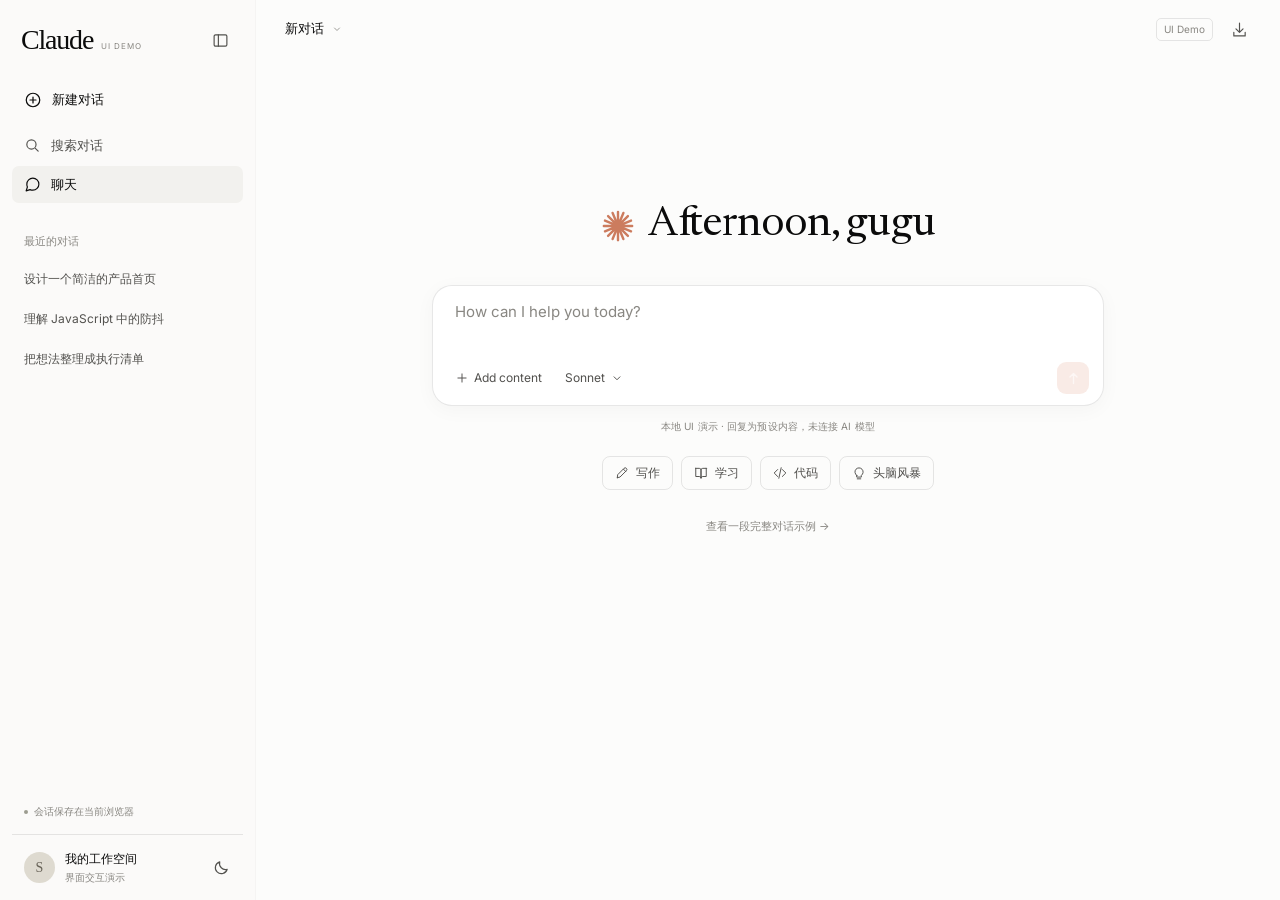
==== commit e4fa97d0: "Add Afternoon Display font and v3.2 chat reference" ====
--- a/examples/claude-chat/standalone.html
+++ b/examples/claude-chat/standalone.html
@@ -1,9 +1,10 @@
 <!doctype html>
 <html lang="zh-CN" data-theme="light">
-<head><meta charset="utf-8"><meta name="viewport" content="width=device-width,initial-scale=1"><meta name="description" content="Claude 风格的完整聊天界面交互示例。会话、模型菜单、附件、思考过程、消息与深色主题。"><meta name="theme-color" content="#faf9f6"><title>Claude UI Demo</title><link rel="icon" href="[data-uri]"><style data-source="assets/fonts.css">
+<head><meta charset="utf-8"><meta name="viewport" content="width=device-width,initial-scale=1"><meta name="description" content="Claude 风格的完整聊天界面交互示例。会话、模型菜单、附件、思考过程、消息与深色主题。"><meta name="theme-color" content="#fcfcfb"><title>Claude UI Demo</title><link rel="icon" href="[data-uri]"><style data-source="assets/fonts.css">
 @font-face{font-family:Inter;font-style:normal;font-weight:400;font-display:swap;src:url('[data-uri]